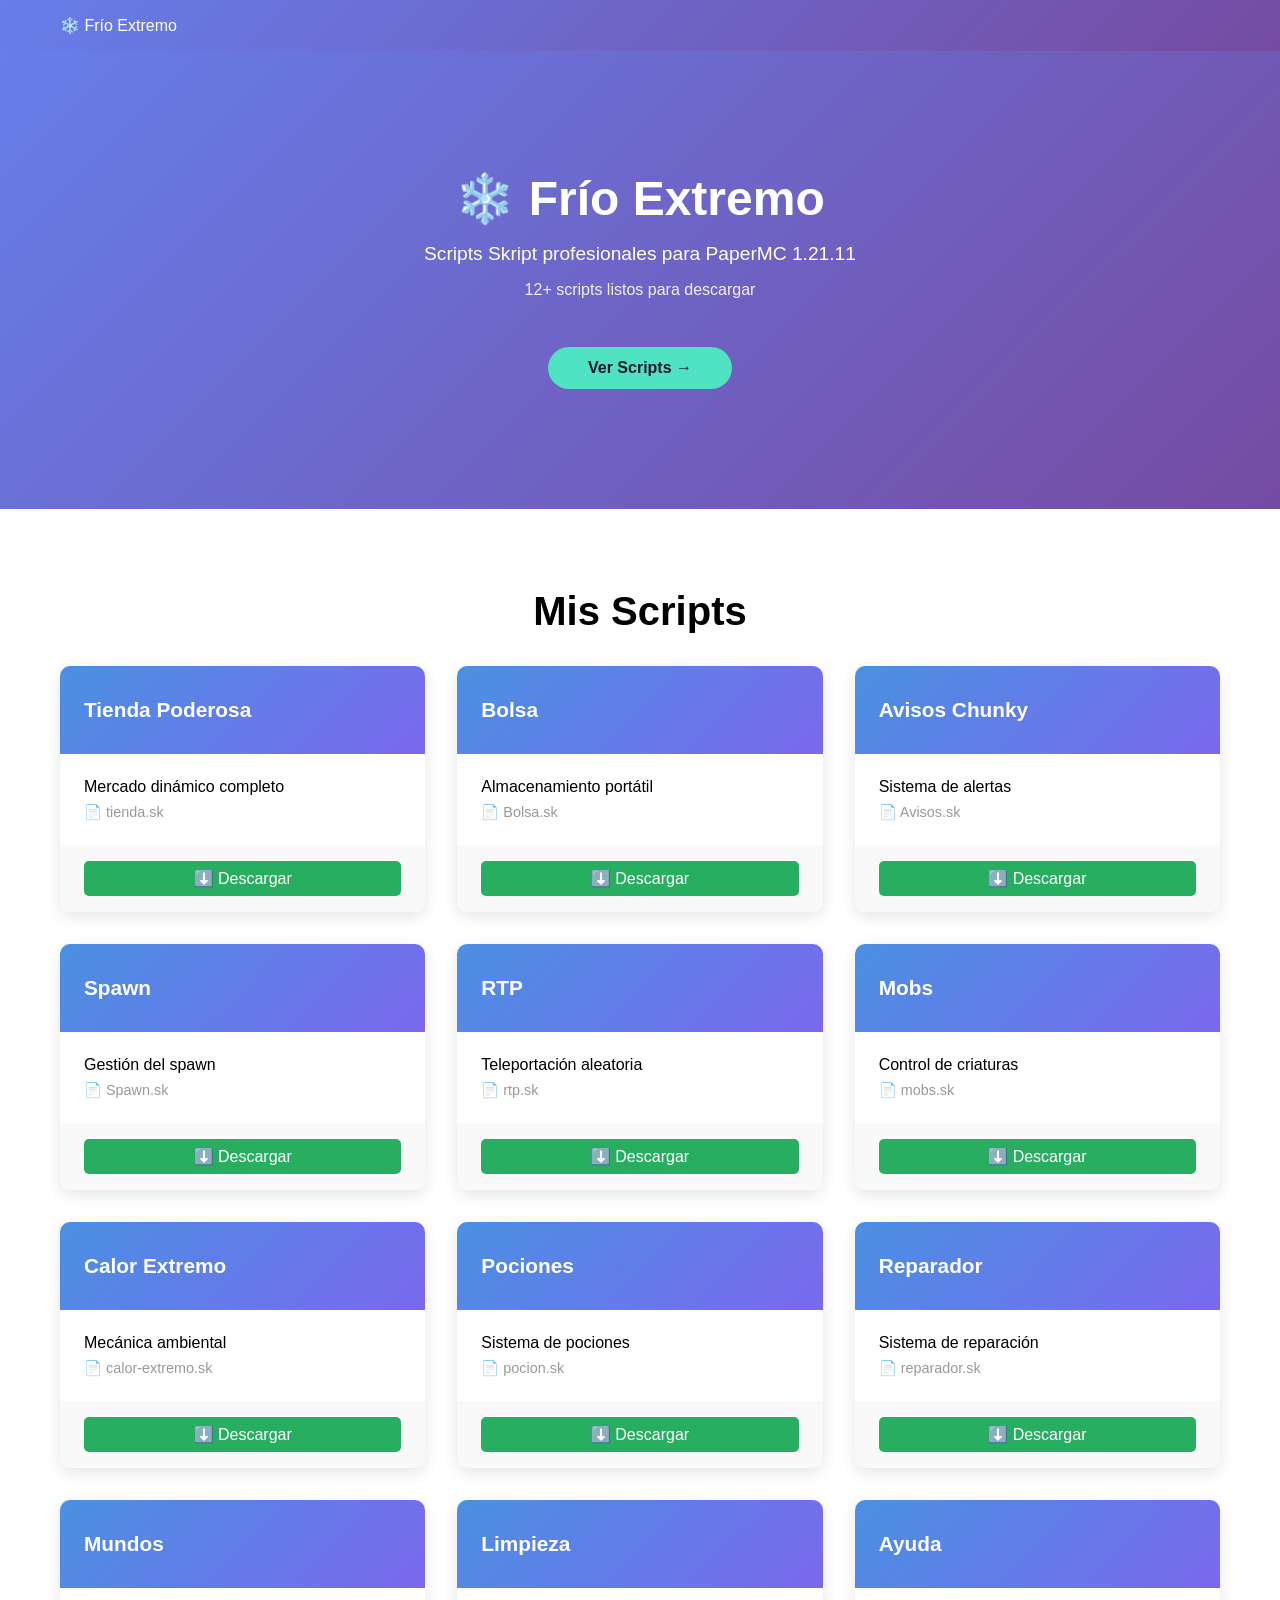
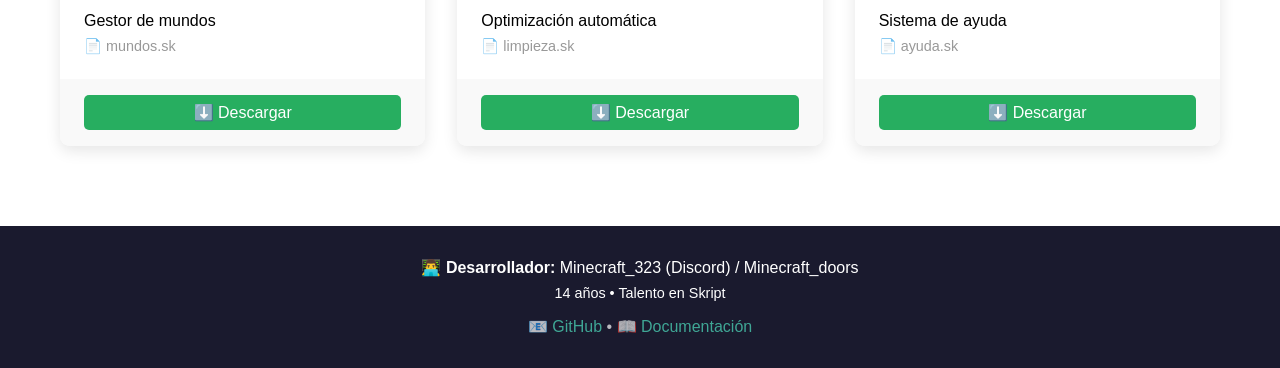
==== index.html @ 2ffea311 "Add: Portafolio web con GitHub Pages" ====
<!DOCTYPE html>
<html lang="es">
<head>
    <meta charset="UTF-8">
    <meta name="viewport" content="width=device-width, initial-scale=1.0">
    <title>❄️ Frío Extremo - Scripts Skript PaperMC</title>
    <link rel="stylesheet" href="style.css">
</head>
<body>
    <nav class="navbar">
        <div class="container">
            <div class="nav-brand">❄️ Frío Extremo</div>
        </div>
    </nav>

    <section class="hero">
        <div class="hero-content">
            <h1>❄️ Frío Extremo</h1>
            <p style="font-size:1.2rem; margin-bottom: 1rem;">Scripts Skript profesionales para PaperMC 1.21.11</p>
            <p style="font-size:1rem; opacity: 0.9; margin-bottom: 2rem;">12+ scripts listos para descargar</p>
            <a href="#scripts" class="btn-principal">Ver Scripts →</a>
        </div>
    </section>

    <section id="scripts" class="scripts-section">
        <div class="container">
            <h2>Mis Scripts</h2>
            <div id="scripts-grid" class="scripts-grid">
                <!-- Cargado por JavaScript -->
            </div>
        </div>
    </section>

    <footer style="background: #1a1a2e; color: white; padding: 2rem; text-align: center;">
        <p><strong>👨‍💻 Desarrollador:</strong> Minecraft_323 (Discord) / Minecraft_doors</p>
        <p style="font-size: 0.9rem; margin-top: 0.5rem;">14 años • Talento en Skript</p>
        <p style="margin-top: 1rem; opacity: 0.7;">
            <a href="https://github.com/mijolandia/Frio-extremo" style="color: #50e3c2; text-decoration: none;">📧 GitHub</a> • 
            <a href="README-WEB.md" style="color: #50e3c2; text-decoration: none;">📖 Documentación</a>
        </p>
    </footer>

    <script src="script.js"></script>
</body>
</html>
---- style.css ----
* { margin: 0; padding: 0; box-sizing: border-box; }
body { font-family: 'Segoe UI', Tahoma, sans-serif; background: #f5f5f5; }
.navbar { background: linear-gradient(135deg, #667eea, #764ba2); color: white; padding: 1rem; position: sticky; top: 0; }
.container { max-width: 1200px; margin: 0 auto; padding: 0 20px; }
.hero { background: linear-gradient(135deg, #667eea, #764ba2); color: white; padding: 120px 20px; text-align: center; }
.hero h1 { font-size: 3rem; margin-bottom: 1rem; }
.btn-principal { display: inline-block; background: #50e3c2; color: #1a1a2e; padding: 12px 40px; border-radius: 50px; text-decoration: none; font-weight: bold; margin-top: 1rem; }
.scripts-section { padding: 80px 20px; background: white; }
.scripts-section h2 { text-align: center; font-size: 2.5rem; margin-bottom: 2rem; }
.scripts-grid { display: grid; grid-template-columns: repeat(auto-fill, minmax(280px, 1fr)); gap: 2rem; }
.script-card { background: white; border-radius: 10px; overflow: hidden; box-shadow: 0 5px 15px rgba(0,0,0,0.1); transition: transform 0.3s; }
.script-card:hover { transform: translateY(-5px); }
.script-card-header { background: linear-gradient(135deg, #4a90e2, #7b68ee); color: white; padding: 2rem 1.5rem; }
.script-card-title { font-size: 1.3rem; font-weight: bold; }
.script-card-body { padding: 1.5rem; }
.script-card-footer { padding: 1rem 1.5rem; background: #f9f9f9; display: flex; gap: 0.5rem; }
.btn-descargar { flex: 1; background: #27ae60; color: white; padding: 8px 15px; border-radius: 5px; text-align: center; text-decoration: none; }
.btn-descargar:hover { background: #229954; }
@media (max-width: 768px) { .scripts-grid { grid-template-columns: 1fr; } }
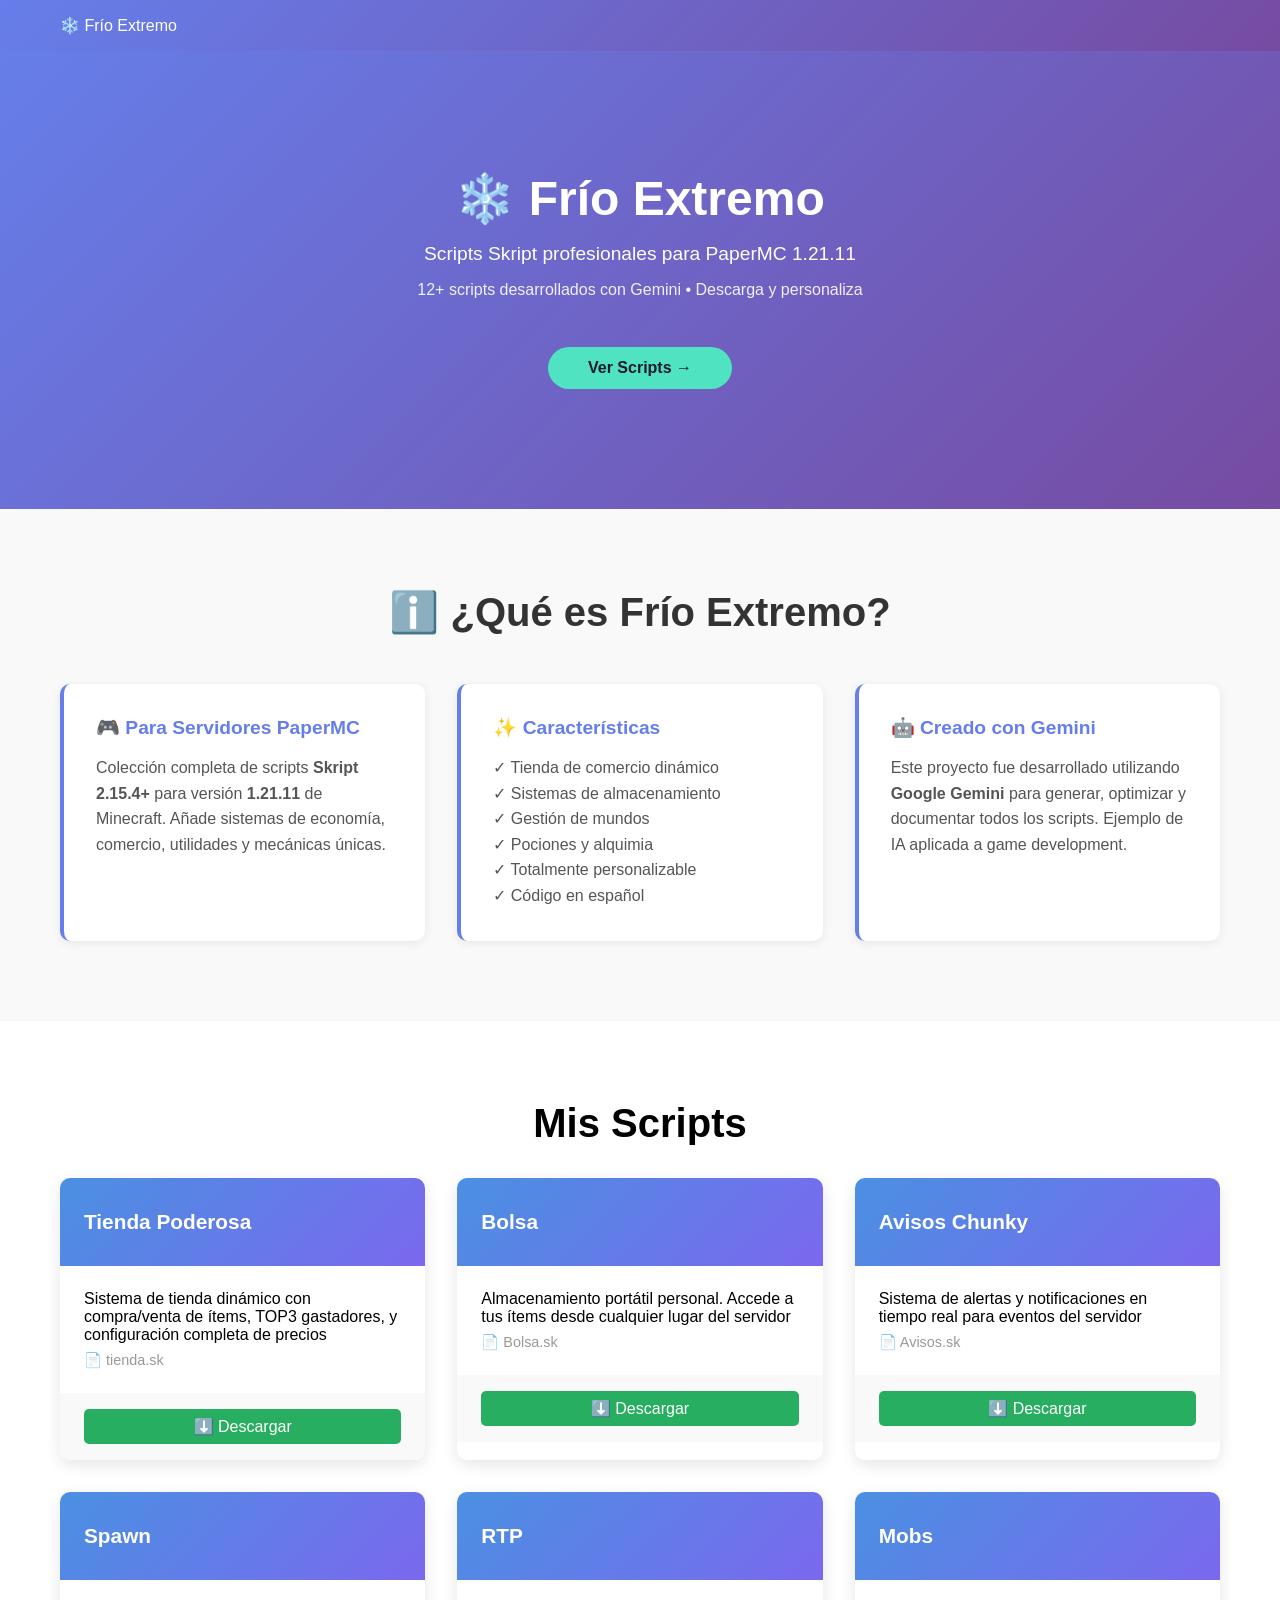
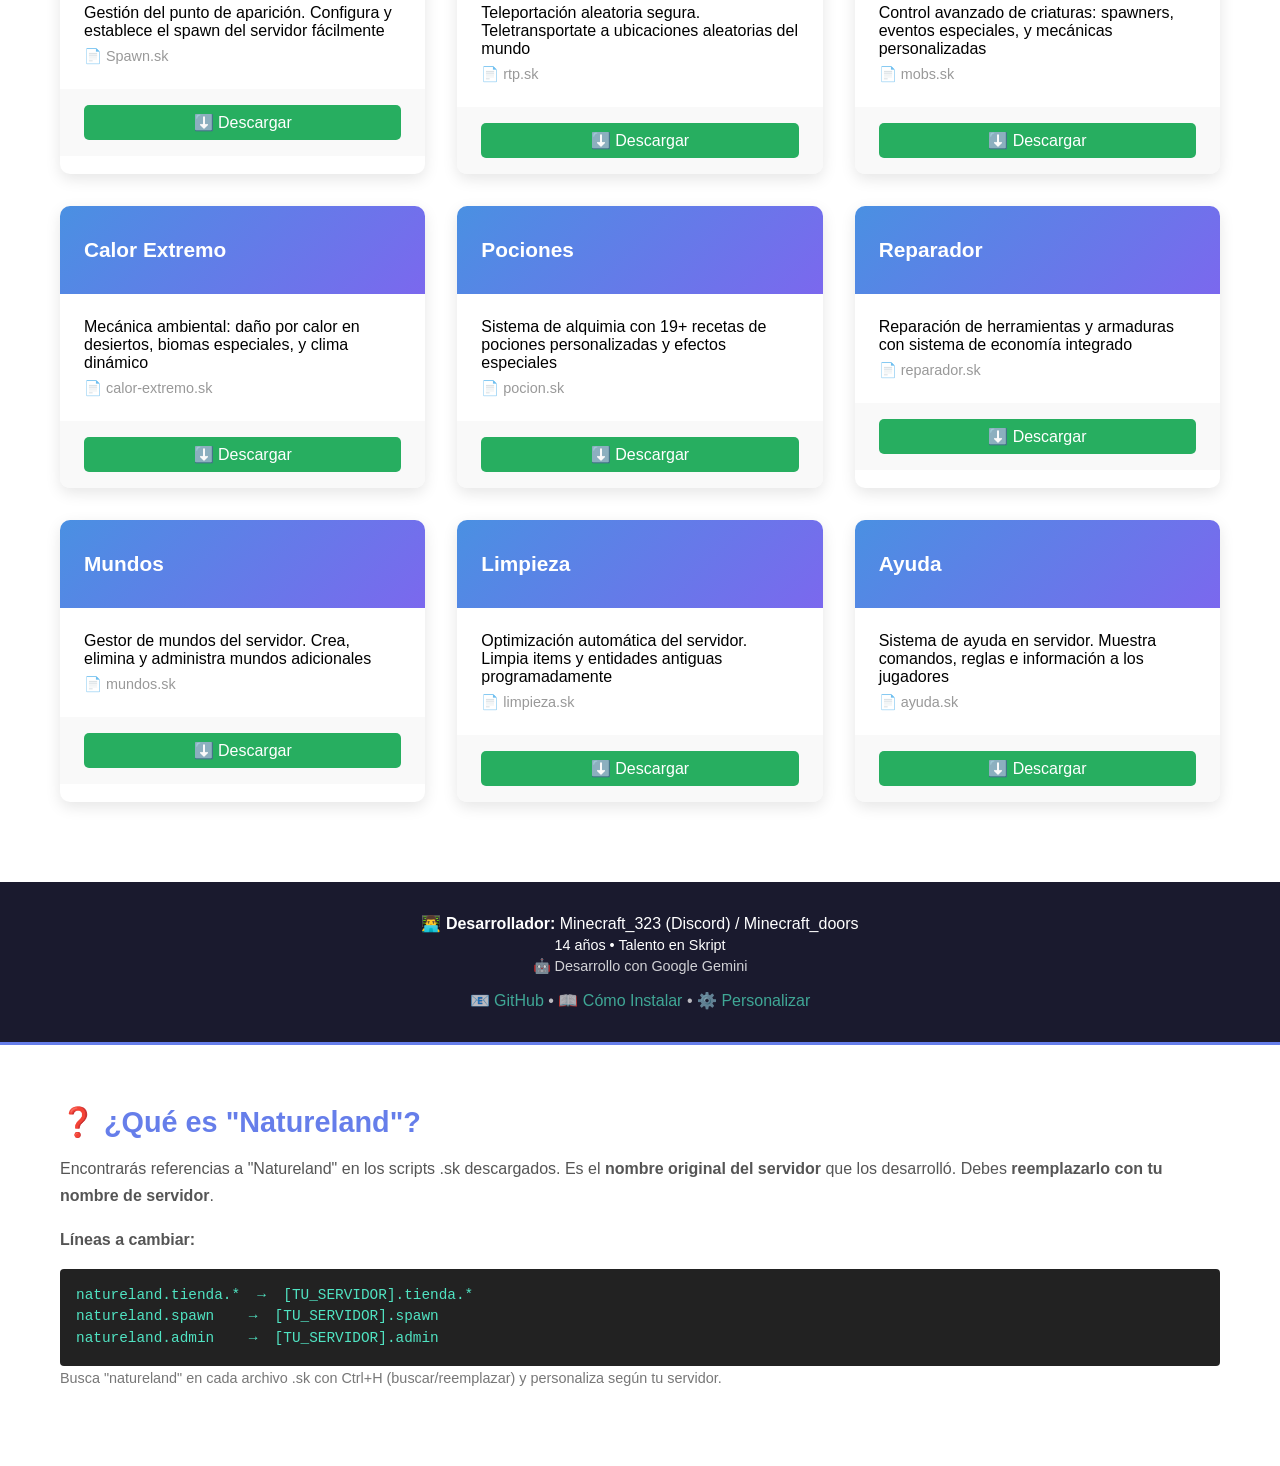
==== commit 9fbc10cd: "Update: Web mejorada con más info, créditos Gemini y guía personalizacion" ====
--- a/index.html
+++ b/index.html
@@ -17,8 +17,33 @@
         <div class="hero-content">
             <h1>❄️ Frío Extremo</h1>
             <p style="font-size:1.2rem; margin-bottom: 1rem;">Scripts Skript profesionales para PaperMC 1.21.11</p>
-            <p style="font-size:1rem; opacity: 0.9; margin-bottom: 2rem;">12+ scripts listos para descargar</p>
+            <p style="font-size:1rem; opacity: 0.9; margin-bottom: 2rem;">12+ scripts desarrollados con Gemini • Descarga y personaliza</p>
             <a href="#scripts" class="btn-principal">Ver Scripts →</a>
+        </div>
+    </section>
+
+    <section id="about" class="about-section">
+        <div class="container">
+            <h2>ℹ️ ¿Qué es Frío Extremo?</h2>
+            <div class="about-content">
+                <div class="about-card">
+                    <h3>🎮 Para Servidores PaperMC</h3>
+                    <p>Colección completa de scripts <strong>Skript 2.15.4+</strong> para versión <strong>1.21.11</strong> de Minecraft. Añade sistemas de economía, comercio, utilidades y mecánicas únicas.</p>
+                </div>
+                <div class="about-card">
+                    <h3>✨ Características</h3>
+                    <p>✓ Tienda de comercio dinámico<br>
+                       ✓ Sistemas de almacenamiento<br>
+                       ✓ Gestión de mundos<br>
+                       ✓ Pociones y alquimia<br>
+                       ✓ Totalmente personalizable<br>
+                       ✓ Código en español</p>
+                </div>
+                <div class="about-card">
+                    <h3>🤖 Creado con Gemini</h3>
+                    <p>Este proyecto fue desarrollado utilizando <strong>Google Gemini</strong> para generar, optimizar y documentar todos los scripts. Ejemplo de IA aplicada a game development.</p>
+                </div>
+            </div>
         </div>
     </section>
 
@@ -32,13 +57,30 @@
     </section>
 
     <footer style="background: #1a1a2e; color: white; padding: 2rem; text-align: center;">
-        <p><strong>👨‍💻 Desarrollador:</strong> Minecraft_323 (Discord) / Minecraft_doors</p>
-        <p style="font-size: 0.9rem; margin-top: 0.5rem;">14 años • Talento en Skript</p>
+        <div style="margin-bottom: 1rem;">
+            <p><strong>👨‍💻 Desarrollador:</strong> Minecraft_323 (Discord) / Minecraft_doors</p>
+            <p style="font-size: 0.9rem; margin-top: 0.3rem;">14 años • Talento en Skript</p>
+            <p style="font-size: 0.9rem; margin-top: 0.3rem; opacity: 0.8;">🤖 Desarrollo con Google Gemini</p>
+        </div>
         <p style="margin-top: 1rem; opacity: 0.7;">
             <a href="https://github.com/mijolandia/Frio-extremo" style="color: #50e3c2; text-decoration: none;">📧 GitHub</a> • 
-            <a href="README-WEB.md" style="color: #50e3c2; text-decoration: none;">📖 Documentación</a>
+            <a href="INSTALL.md" style="color: #50e3c2; text-decoration: none;">📖 Cómo Instalar</a> • 
+            <a href="#natureland-info" style="color: #50e3c2; text-decoration: none;">⚙️ Personalizar</a>
         </p>
     </footer>
+
+    <section id="natureland-info" class="faq-section">
+        <div class="container">
+            <h3>❓ ¿Qué es "Natureland"?</h3>
+            <p>Encontrarás referencias a "Natureland" en los scripts .sk descargados. Es el <strong>nombre original del servidor</strong> que los desarrolló. Debes <strong>reemplazarlo con tu nombre de servidor</strong>.</p>
+            <p><strong>Líneas a cambiar:</strong></p>
+            <pre style="background: #222; padding: 1rem; border-radius: 4px; overflow-x: auto; color: #50e3c2;">natureland.tienda.*  →  [TU_SERVIDOR].tienda.*
+natureland.spawn    →  [TU_SERVIDOR].spawn
+natureland.admin    →  [TU_SERVIDOR].admin
+</pre>
+            <p style="font-size: 0.9rem; opacity: 0.8;">Busca "natureland" en cada archivo .sk con Ctrl+H (buscar/reemplazar) y personaliza según tu servidor.</p>
+        </div>
+    </section>
 
     <script src="script.js"></script>
 </body>
--- a/style.css
+++ b/style.css
@@ -16,4 +16,21 @@
 .script-card-footer { padding: 1rem 1.5rem; background: #f9f9f9; display: flex; gap: 0.5rem; }
 .btn-descargar { flex: 1; background: #27ae60; color: white; padding: 8px 15px; border-radius: 5px; text-align: center; text-decoration: none; }
 .btn-descargar:hover { background: #229954; }
-@media (max-width: 768px) { .scripts-grid { grid-template-columns: 1fr; } }
+
+.about-section { padding: 80px 20px; background: #f9f9f9; }
+.about-section h2 { text-align: center; font-size: 2.5rem; margin-bottom: 3rem; color: #333; }
+.about-content { display: grid; grid-template-columns: repeat(auto-fit, minmax(300px, 1fr)); gap: 2rem; }
+.about-card { background: white; padding: 2rem; border-radius: 10px; box-shadow: 0 2px 10px rgba(0,0,0,0.08); border-left: 4px solid #667eea; }
+.about-card h3 { color: #667eea; margin-bottom: 1rem; font-size: 1.2rem; }
+.about-card p { color: #555; line-height: 1.6; }
+
+.faq-section { padding: 60px 20px; background: white; border-top: 3px solid #667eea; }
+.faq-section h3 { color: #667eea; font-size: 1.8rem; margin-bottom: 1rem; }
+.faq-section p { color: #555; line-height: 1.7; margin-bottom: 1rem; }
+.faq-section pre { font-size: 0.9rem; line-height: 1.5; }
+
+@media (max-width: 768px) { 
+  .scripts-grid { grid-template-columns: 1fr; } 
+  .hero h1 { font-size: 2rem; }
+  .about-content { grid-template-columns: 1fr; }
+}
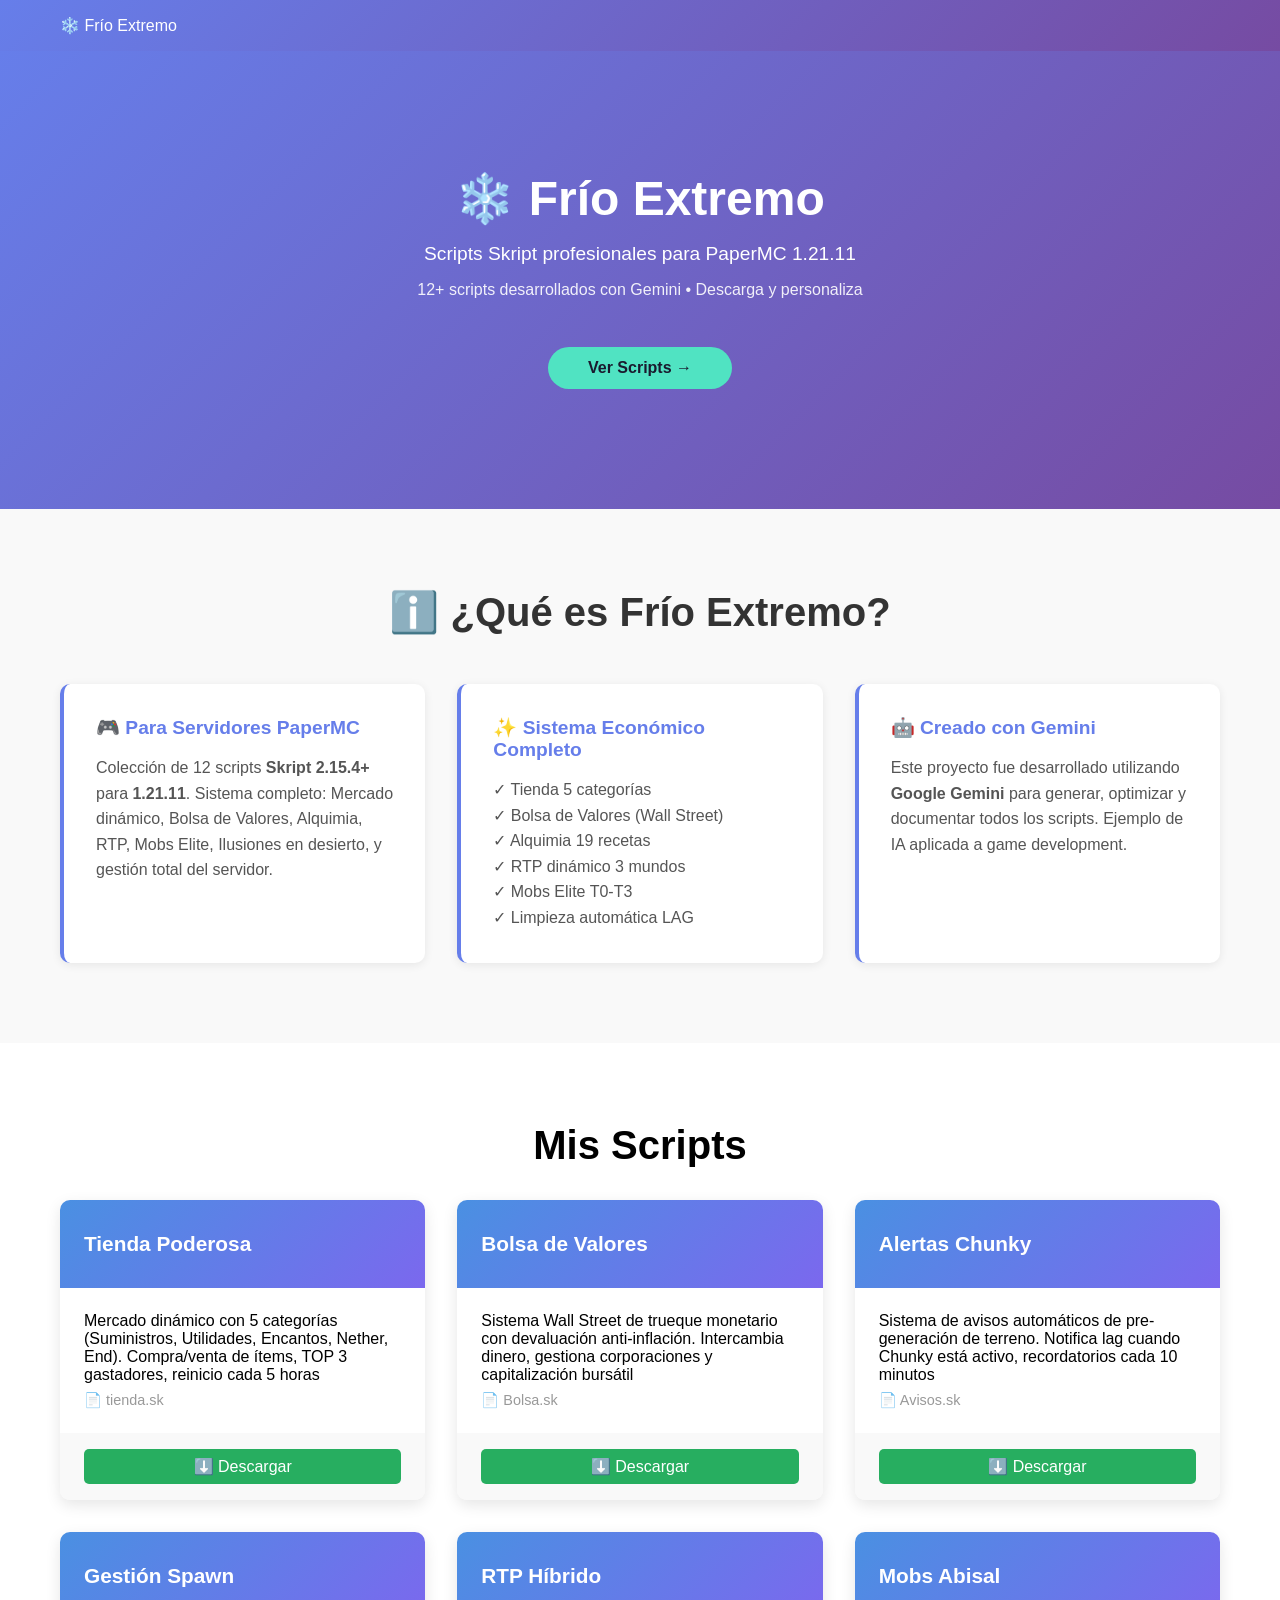
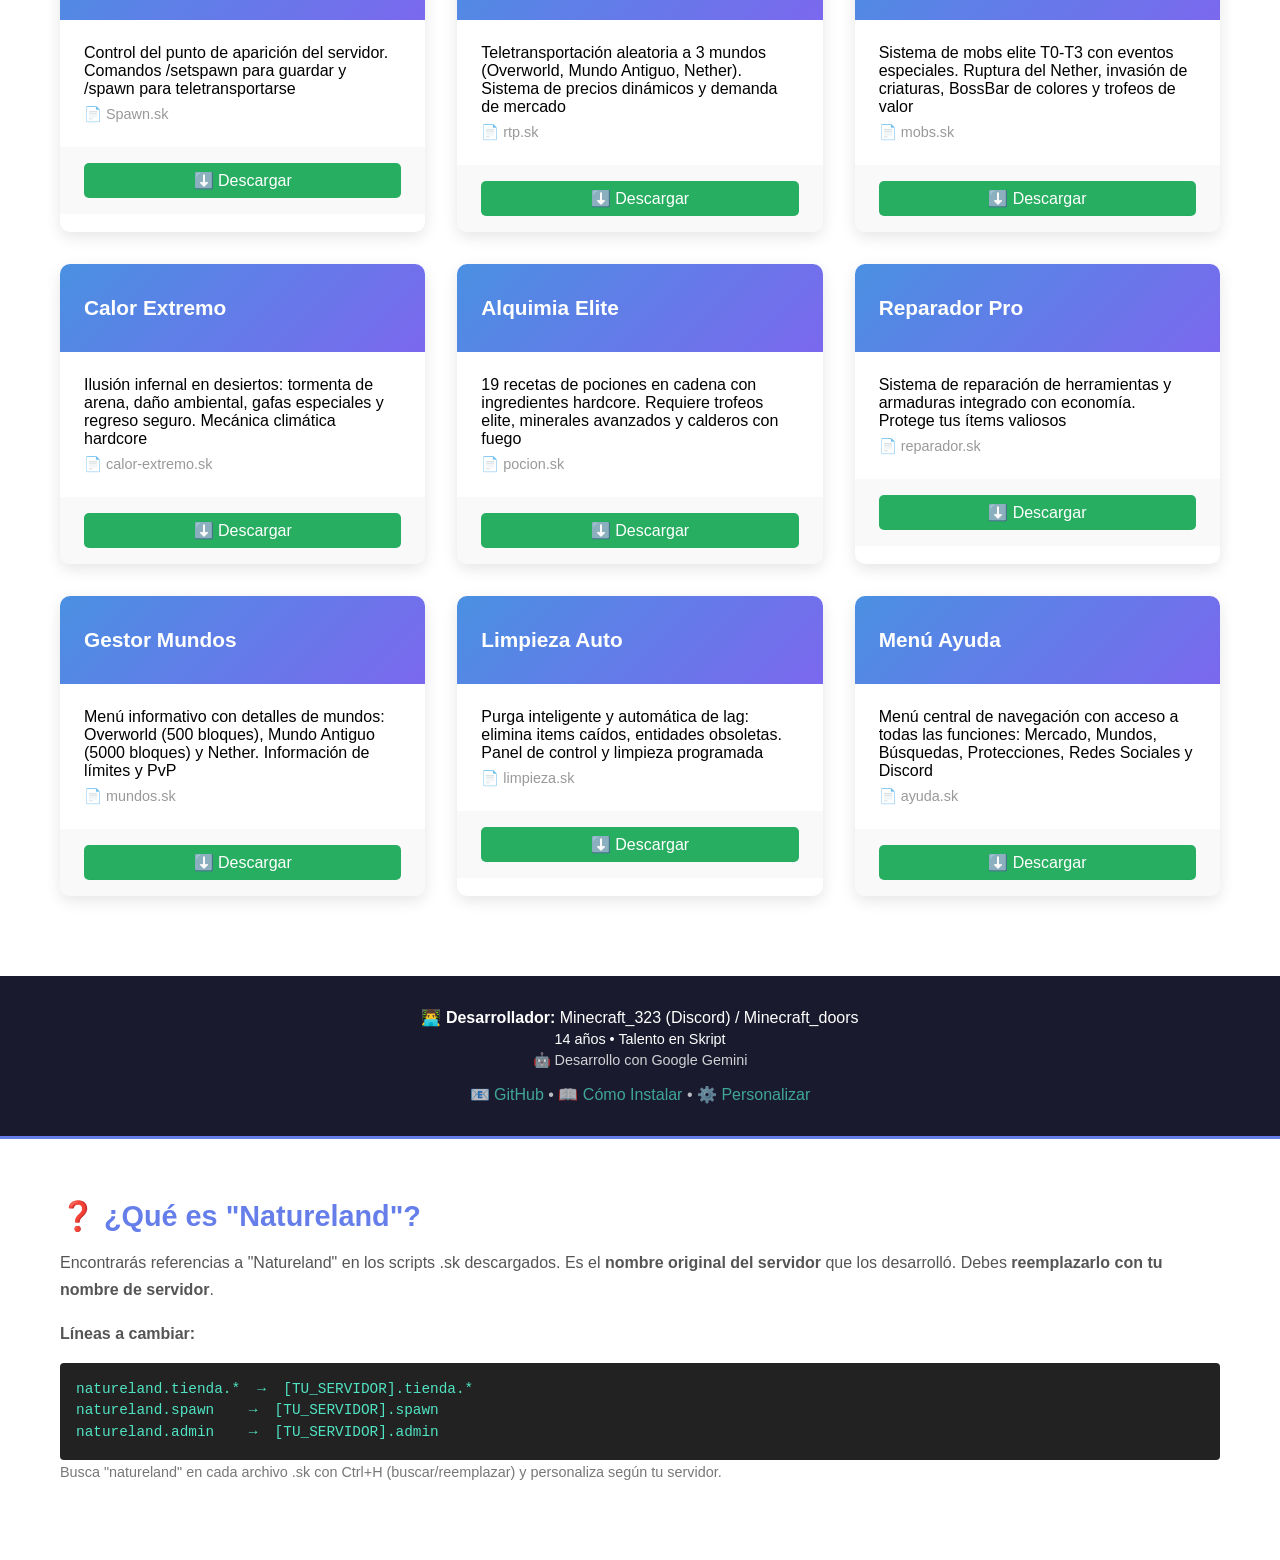
==== commit 8efe7bb1: "Update: Descripciones exactas de scripts basadas en código real - Bolsa es trueque/Wall Street" ====
--- a/index.html
+++ b/index.html
@@ -4,6 +4,7 @@
     <meta charset="UTF-8">
     <meta name="viewport" content="width=device-width, initial-scale=1.0">
     <title>❄️ Frío Extremo - Scripts Skript PaperMC</title>
+    <link rel="icon" type="image/svg+xml" href="favicon.svg">
     <link rel="stylesheet" href="style.css">
 </head>
 <body>
@@ -28,16 +29,16 @@
             <div class="about-content">
                 <div class="about-card">
                     <h3>🎮 Para Servidores PaperMC</h3>
-                    <p>Colección completa de scripts <strong>Skript 2.15.4+</strong> para versión <strong>1.21.11</strong> de Minecraft. Añade sistemas de economía, comercio, utilidades y mecánicas únicas.</p>
+                    <p>Colección de 12 scripts <strong>Skript 2.15.4+</strong> para <strong>1.21.11</strong>. Sistema completo: Mercado dinámico, Bolsa de Valores, Alquimia, RTP, Mobs Elite, Ilusiones en desierto, y gestión total del servidor.</p>
                 </div>
                 <div class="about-card">
-                    <h3>✨ Características</h3>
-                    <p>✓ Tienda de comercio dinámico<br>
-                       ✓ Sistemas de almacenamiento<br>
-                       ✓ Gestión de mundos<br>
-                       ✓ Pociones y alquimia<br>
-                       ✓ Totalmente personalizable<br>
-                       ✓ Código en español</p>
+                    <h3>✨ Sistema Económico Completo</h3>
+                    <p>✓ Tienda 5 categorías<br>
+                       ✓ Bolsa de Valores (Wall Street)<br>
+                       ✓ Alquimia 19 recetas<br>
+                       ✓ RTP dinámico 3 mundos<br>
+                       ✓ Mobs Elite T0-T3<br>
+                       ✓ Limpieza automática LAG</p>
                 </div>
                 <div class="about-card">
                     <h3>🤖 Creado con Gemini</h3>
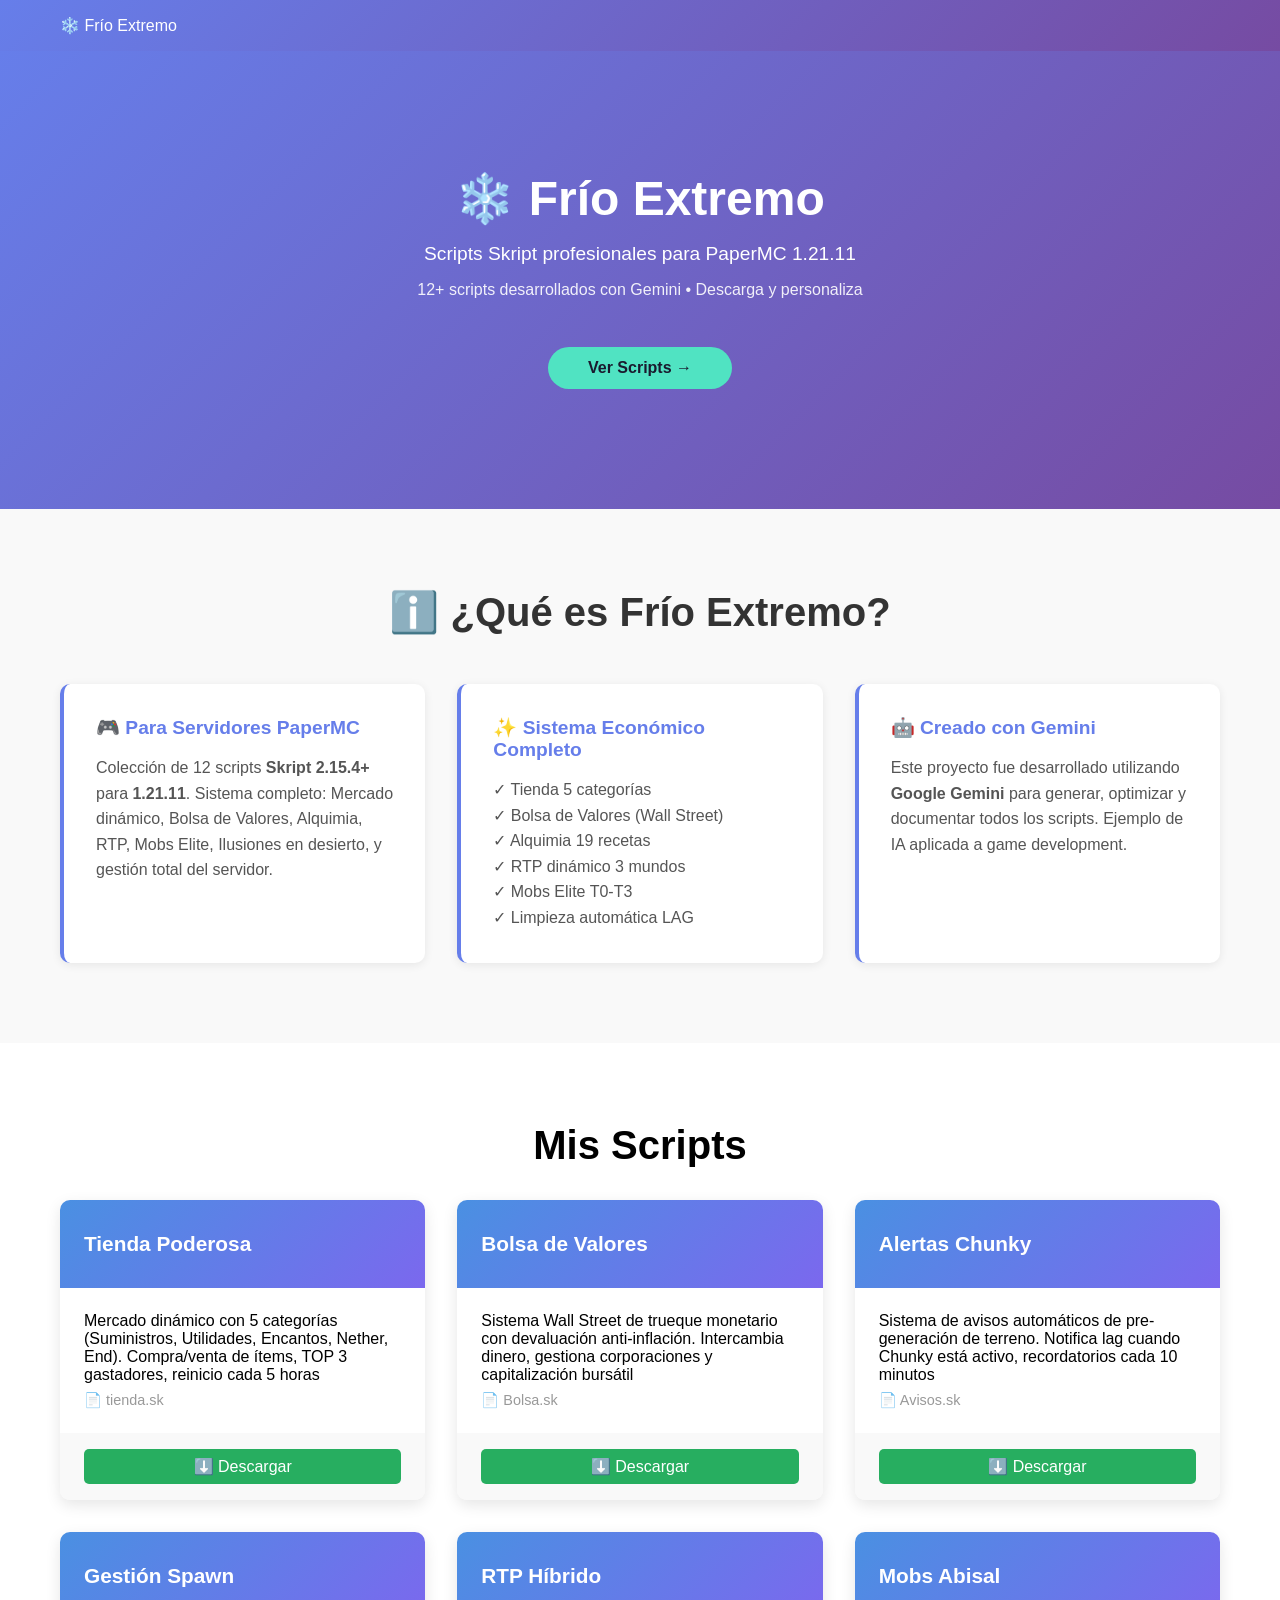
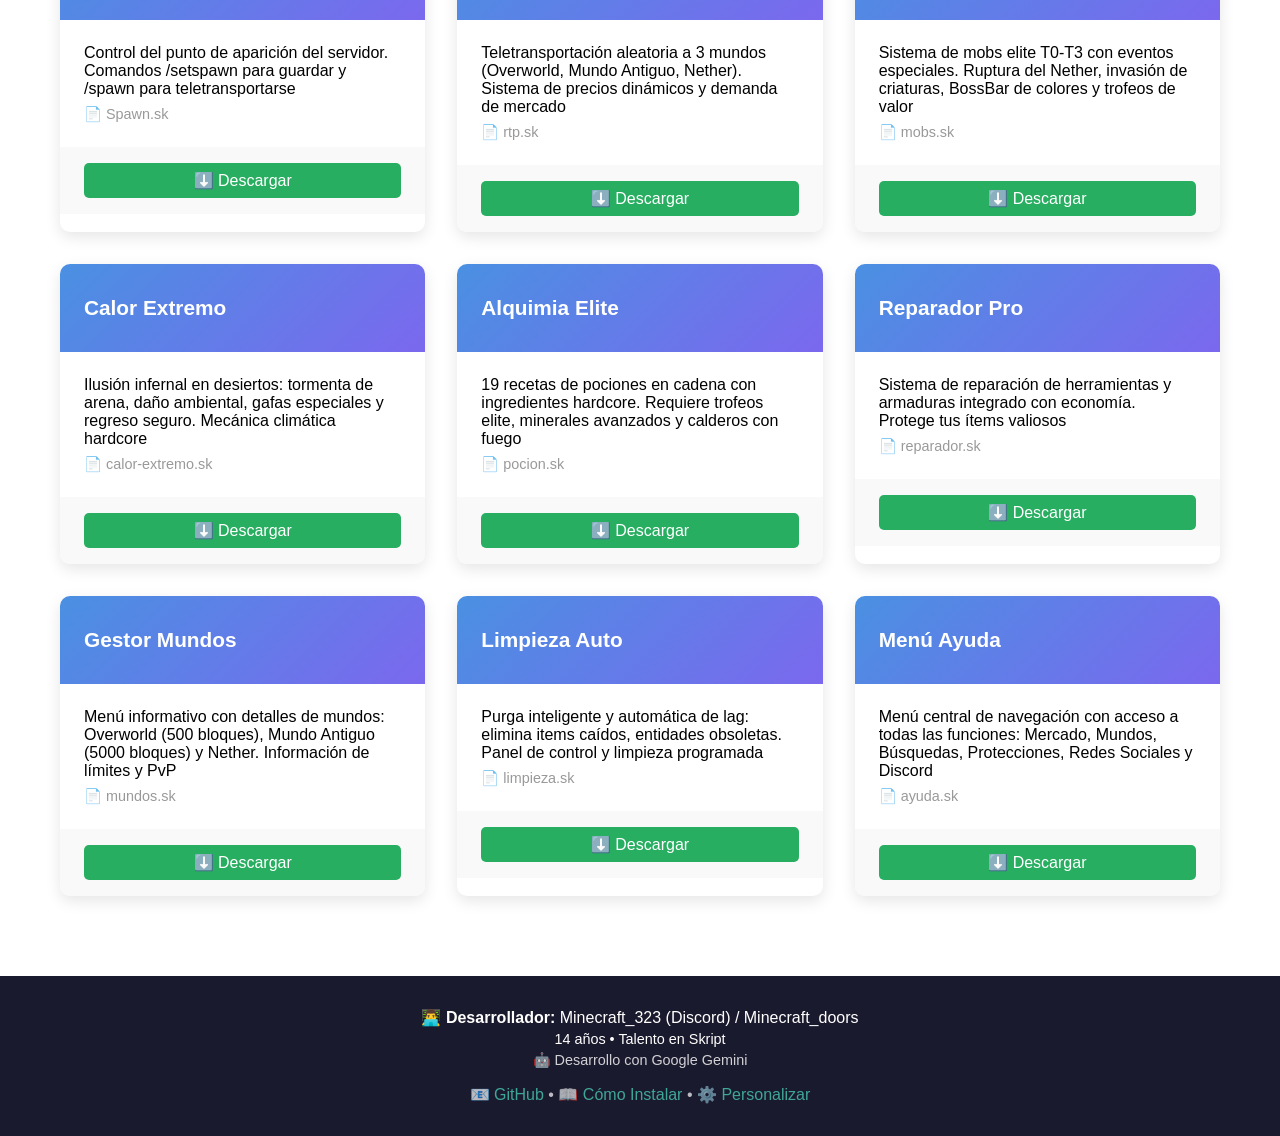
==== commit 43e0e8e9: "Add: Páginas HTML de instalación y personalización" ====
--- a/index.html
+++ b/index.html
@@ -65,23 +65,11 @@
         </div>
         <p style="margin-top: 1rem; opacity: 0.7;">
             <a href="https://github.com/mijolandia/Frio-extremo" style="color: #50e3c2; text-decoration: none;">📧 GitHub</a> • 
-            <a href="INSTALL.md" style="color: #50e3c2; text-decoration: none;">📖 Cómo Instalar</a> • 
-            <a href="#natureland-info" style="color: #50e3c2; text-decoration: none;">⚙️ Personalizar</a>
+            <a href="INSTALL.html" style="color: #50e3c2; text-decoration: none;">📖 Cómo Instalar</a> • 
+            <a href="NATURELAND.html" style="color: #50e3c2; text-decoration: none;">⚙️ Personalizar</a>
         </p>
     </footer>
 
-    <section id="natureland-info" class="faq-section">
-        <div class="container">
-            <h3>❓ ¿Qué es "Natureland"?</h3>
-            <p>Encontrarás referencias a "Natureland" en los scripts .sk descargados. Es el <strong>nombre original del servidor</strong> que los desarrolló. Debes <strong>reemplazarlo con tu nombre de servidor</strong>.</p>
-            <p><strong>Líneas a cambiar:</strong></p>
-            <pre style="background: #222; padding: 1rem; border-radius: 4px; overflow-x: auto; color: #50e3c2;">natureland.tienda.*  →  [TU_SERVIDOR].tienda.*
-natureland.spawn    →  [TU_SERVIDOR].spawn
-natureland.admin    →  [TU_SERVIDOR].admin
-</pre>
-            <p style="font-size: 0.9rem; opacity: 0.8;">Busca "natureland" en cada archivo .sk con Ctrl+H (buscar/reemplazar) y personaliza según tu servidor.</p>
-        </div>
-    </section>
 
     <script src="script.js"></script>
 </body>
--- a/style.css
+++ b/style.css
@@ -24,11 +24,6 @@
 .about-card h3 { color: #667eea; margin-bottom: 1rem; font-size: 1.2rem; }
 .about-card p { color: #555; line-height: 1.6; }
 
-.faq-section { padding: 60px 20px; background: white; border-top: 3px solid #667eea; }
-.faq-section h3 { color: #667eea; font-size: 1.8rem; margin-bottom: 1rem; }
-.faq-section p { color: #555; line-height: 1.7; margin-bottom: 1rem; }
-.faq-section pre { font-size: 0.9rem; line-height: 1.5; }
-
 @media (max-width: 768px) { 
   .scripts-grid { grid-template-columns: 1fr; } 
   .hero h1 { font-size: 2rem; }
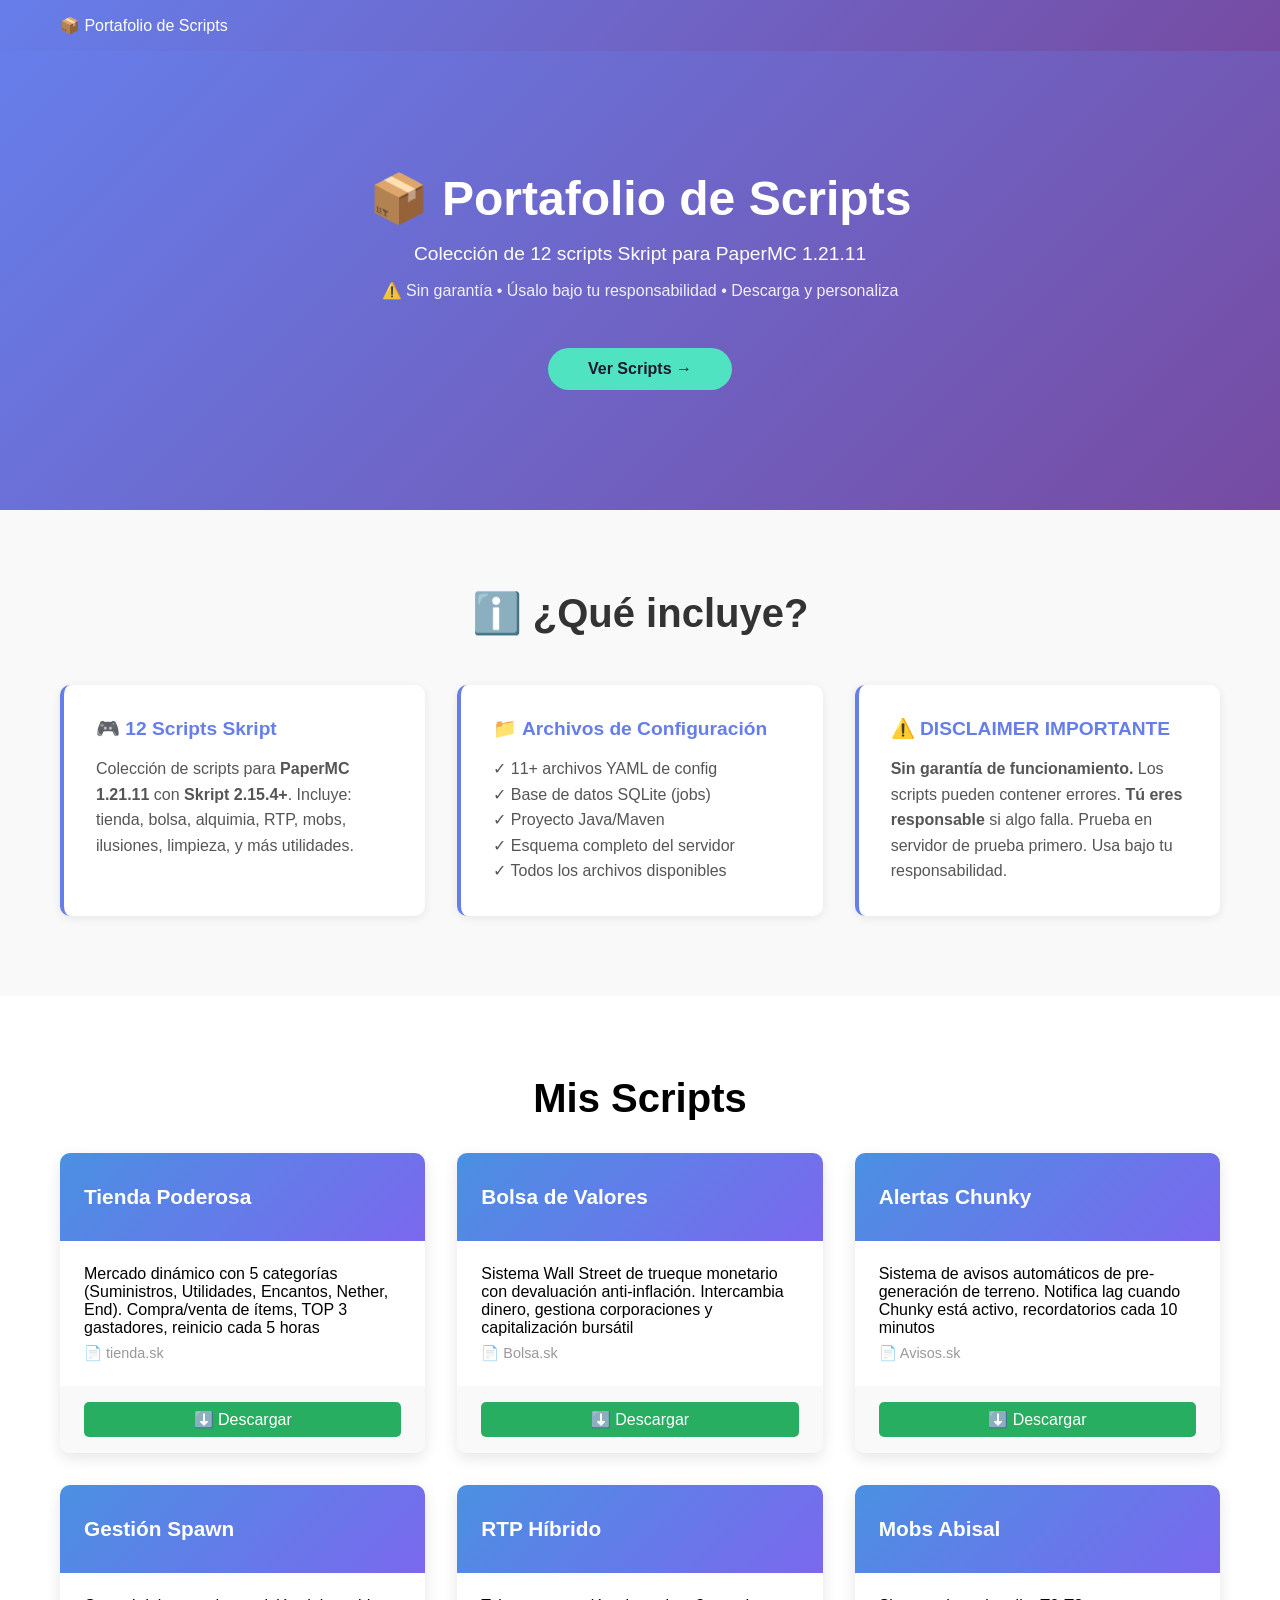
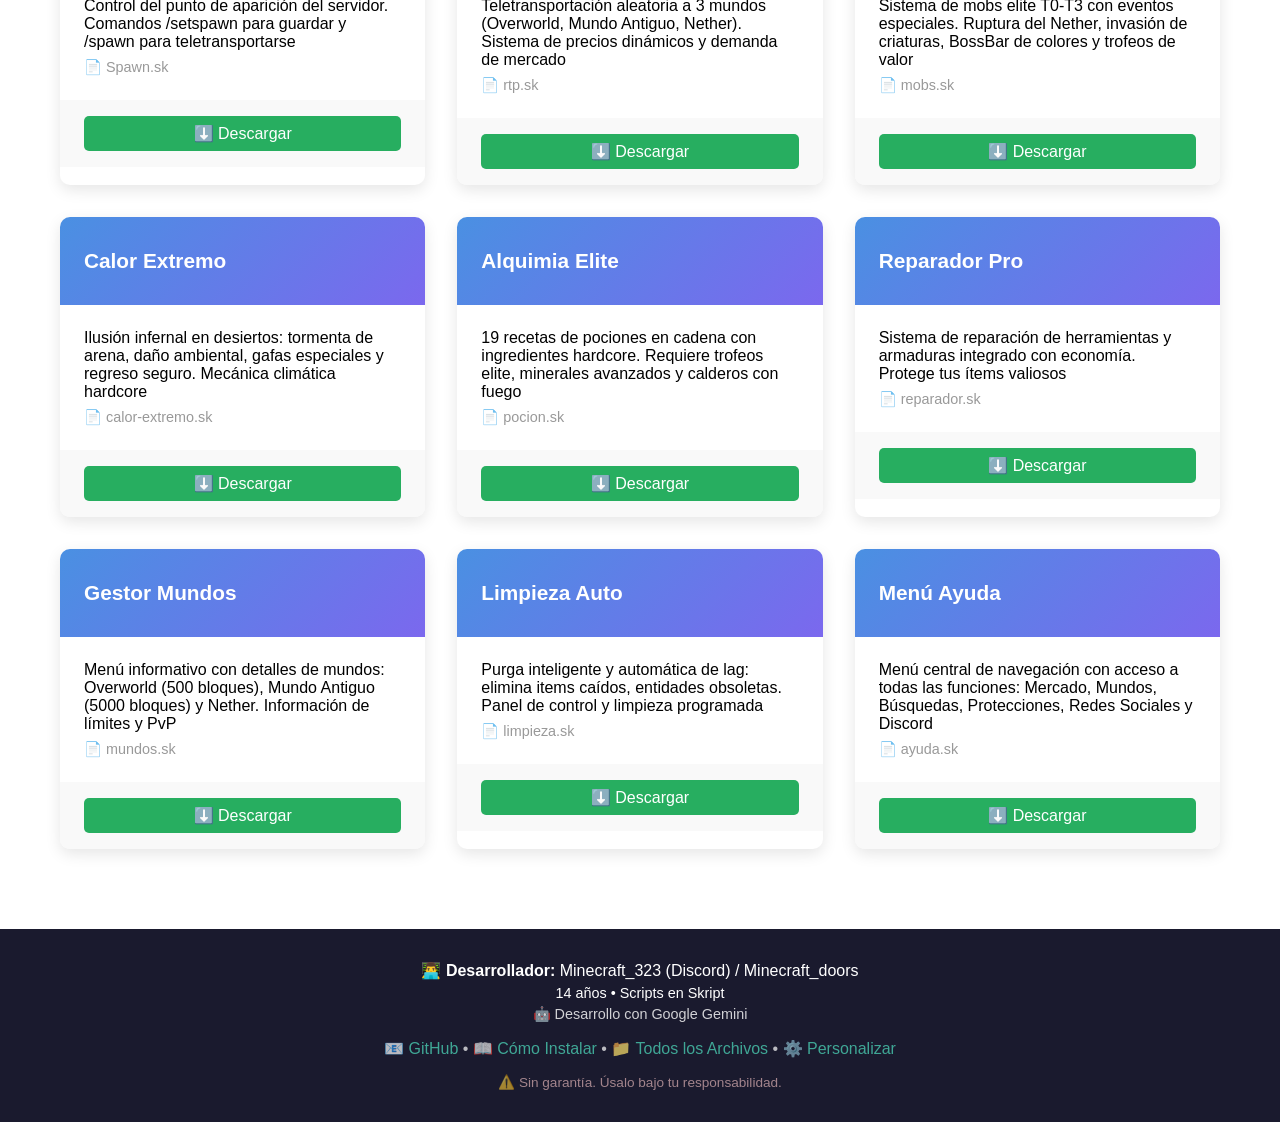
==== commit 41610375: "Update: Cambiar a 'Portafolio', agregar disclaimer serio, crear FILES.html con todos los archivos" ====
--- a/index.html
+++ b/index.html
@@ -3,46 +3,45 @@
 <head>
     <meta charset="UTF-8">
     <meta name="viewport" content="width=device-width, initial-scale=1.0">
-    <title>❄️ Frío Extremo - Scripts Skript PaperMC</title>
+    <title>📦 Portafolio de Scripts - Minecraft PaperMC</title>
     <link rel="icon" type="image/svg+xml" href="favicon.svg">
     <link rel="stylesheet" href="style.css">
 </head>
 <body>
     <nav class="navbar">
         <div class="container">
-            <div class="nav-brand">❄️ Frío Extremo</div>
+            <div class="nav-brand">📦 Portafolio de Scripts</div>
         </div>
     </nav>
 
     <section class="hero">
         <div class="hero-content">
-            <h1>❄️ Frío Extremo</h1>
-            <p style="font-size:1.2rem; margin-bottom: 1rem;">Scripts Skript profesionales para PaperMC 1.21.11</p>
-            <p style="font-size:1rem; opacity: 0.9; margin-bottom: 2rem;">12+ scripts desarrollados con Gemini • Descarga y personaliza</p>
+            <h1>📦 Portafolio de Scripts</h1>
+            <p style="font-size:1.2rem; margin-bottom: 1rem;">Colección de 12 scripts Skript para PaperMC 1.21.11</p>
+            <p style="font-size:1rem; opacity: 0.9; margin-bottom: 2rem;">⚠️ Sin garantía • Úsalo bajo tu responsabilidad • Descarga y personaliza</p>
             <a href="#scripts" class="btn-principal">Ver Scripts →</a>
         </div>
     </section>
 
     <section id="about" class="about-section">
         <div class="container">
-            <h2>ℹ️ ¿Qué es Frío Extremo?</h2>
+            <h2>ℹ️ ¿Qué incluye?</h2>
             <div class="about-content">
                 <div class="about-card">
-                    <h3>🎮 Para Servidores PaperMC</h3>
-                    <p>Colección de 12 scripts <strong>Skript 2.15.4+</strong> para <strong>1.21.11</strong>. Sistema completo: Mercado dinámico, Bolsa de Valores, Alquimia, RTP, Mobs Elite, Ilusiones en desierto, y gestión total del servidor.</p>
+                    <h3>🎮 12 Scripts Skript</h3>
+                    <p>Colección de scripts para <strong>PaperMC 1.21.11</strong> con <strong>Skript 2.15.4+</strong>. Incluye: tienda, bolsa, alquimia, RTP, mobs, ilusiones, limpieza, y más utilidades.</p>
                 </div>
                 <div class="about-card">
-                    <h3>✨ Sistema Económico Completo</h3>
-                    <p>✓ Tienda 5 categorías<br>
-                       ✓ Bolsa de Valores (Wall Street)<br>
-                       ✓ Alquimia 19 recetas<br>
-                       ✓ RTP dinámico 3 mundos<br>
-                       ✓ Mobs Elite T0-T3<br>
-                       ✓ Limpieza automática LAG</p>
+                    <h3>📁 Archivos de Configuración</h3>
+                    <p>✓ 11+ archivos YAML de config<br>
+                       ✓ Base de datos SQLite (jobs)<br>
+                       ✓ Proyecto Java/Maven<br>
+                       ✓ Esquema completo del servidor<br>
+                       ✓ Todos los archivos disponibles</p>
                 </div>
                 <div class="about-card">
-                    <h3>🤖 Creado con Gemini</h3>
-                    <p>Este proyecto fue desarrollado utilizando <strong>Google Gemini</strong> para generar, optimizar y documentar todos los scripts. Ejemplo de IA aplicada a game development.</p>
+                    <h3>⚠️ DISCLAIMER IMPORTANTE</h3>
+                    <p><strong>Sin garantía de funcionamiento.</strong> Los scripts pueden contener errores. <strong>Tú eres responsable</strong> si algo falla. Prueba en servidor de prueba primero. Usa bajo tu responsabilidad.</p>
                 </div>
             </div>
         </div>
@@ -60,14 +59,16 @@
     <footer style="background: #1a1a2e; color: white; padding: 2rem; text-align: center;">
         <div style="margin-bottom: 1rem;">
             <p><strong>👨‍💻 Desarrollador:</strong> Minecraft_323 (Discord) / Minecraft_doors</p>
-            <p style="font-size: 0.9rem; margin-top: 0.3rem;">14 años • Talento en Skript</p>
+            <p style="font-size: 0.9rem; margin-top: 0.3rem;">14 años • Scripts en Skript</p>
             <p style="font-size: 0.9rem; margin-top: 0.3rem; opacity: 0.8;">🤖 Desarrollo con Google Gemini</p>
         </div>
         <p style="margin-top: 1rem; opacity: 0.7;">
             <a href="https://github.com/mijolandia/Frio-extremo" style="color: #50e3c2; text-decoration: none;">📧 GitHub</a> • 
             <a href="INSTALL.html" style="color: #50e3c2; text-decoration: none;">📖 Cómo Instalar</a> • 
+            <a href="FILES.html" style="color: #50e3c2; text-decoration: none;">📁 Todos los Archivos</a> •
             <a href="NATURELAND.html" style="color: #50e3c2; text-decoration: none;">⚙️ Personalizar</a>
         </p>
+        <p style="margin-top: 1rem; font-size: 0.85rem; opacity: 0.6; color: #ffcccc;">⚠️ Sin garantía. Úsalo bajo tu responsabilidad.</p>
     </footer>
 
 
